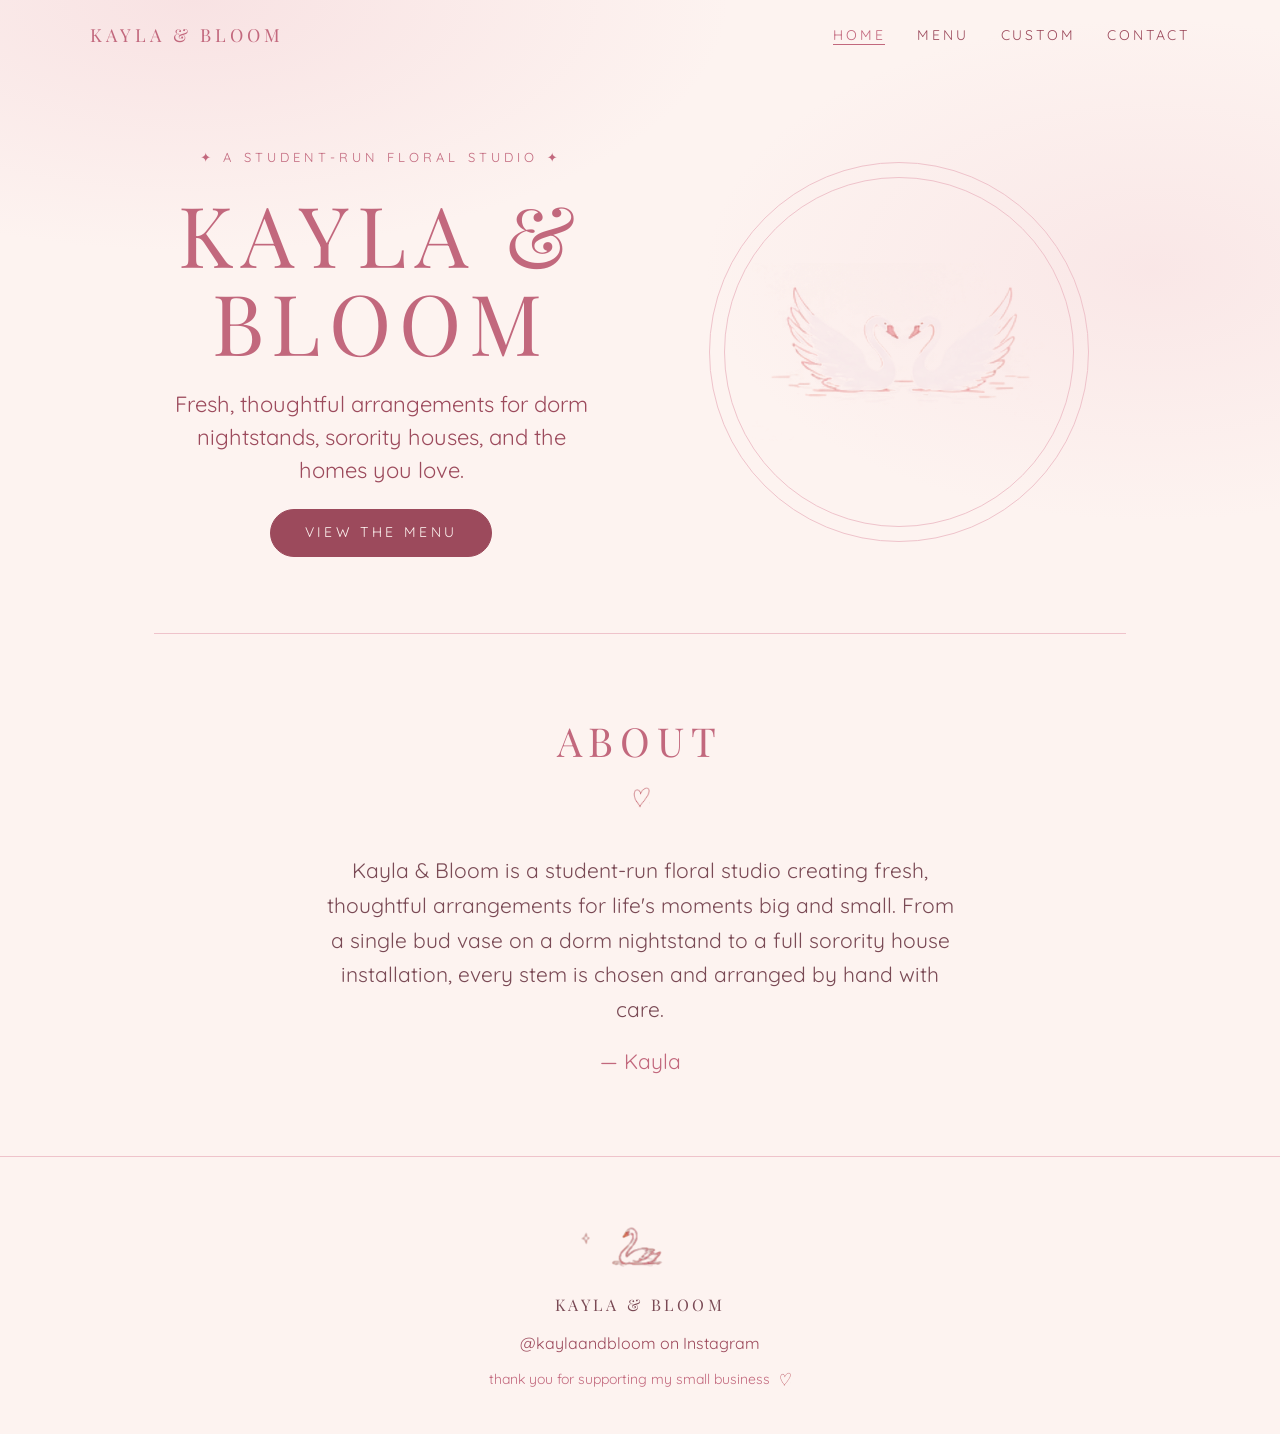
==== index.html @ af1cd5c9 "Add Home page with hero and About section Restructures the hero and About content from the single-pa" ====
<!DOCTYPE html>
<html lang="en">
<head>
  <meta charset="UTF-8">
  <meta name="viewport" content="width=device-width, initial-scale=1.0">
  <title>Kayla &amp; Bloom | Home</title>
  <meta name="description" content="Kayla & Bloom is a student-run floral studio making fresh, thoughtful arrangements for dorm nightstands, sorority houses, and the homes you love.">
  <link rel="icon" type="image/svg+xml" href="images/favicon.svg">
  <link rel="preconnect" href="https://fonts.googleapis.com">
  <link href="https://fonts.googleapis.com/css2?family=Quicksand:wght@300;400;500;600&family=Playfair+Display:wght@400;500&display=swap" rel="stylesheet">
  <link rel="stylesheet" href="css/styles.css">
</head>
<body>
  <header class="site-header">
    <nav>
      <a href="index.html" class="logo">Kayla &amp; Bloom</a>
      <ul class="nav-links">
        <li><a href="index.html" aria-current="page">Home</a></li>
        <li><a href="menu.html">Menu</a></li>
        <li><a href="custom.html">Custom</a></li>
        <li><a href="contact.html">Contact</a></li>
      </ul>
    </nav>
  </header>

  <main>
    <section class="hero" id="top">
      <div class="hero-copy">
        <span class="eyebrow">✦ A student-run floral studio ✦</span>
        <h1>Kayla &amp;<br>Bloom</h1>
        <p>Fresh, thoughtful arrangements for dorm nightstands, sorority houses, and the homes you love.</p>
        <a href="menu.html" class="btn">View the Menu</a>
      </div>
      <div class="hero-image">
        <div class="ring">
          <img src="images/hero-swans.png" alt="Two swans forming a heart shape">
        </div>
      </div>
    </section>

    <section class="about" id="about">
      <div class="section-heading">
        <h2>About</h2>
        <img src="images/heart-only.png" alt="">
      </div>
      <div class="about-content">
        <p>Kayla &amp; Bloom is a student-run floral studio creating fresh, thoughtful arrangements for life's moments big and small. From a single bud vase on a dorm nightstand to a full sorority house installation, every stem is chosen and arranged by hand with care.</p>
        <p class="signature">— Kayla</p>
      </div>
    </section>
  </main>

  <footer class="site-footer">
    <img src="images/swan.png" alt="">
    <span class="brand">Kayla &amp; Bloom</span>
    <a href="https://instagram.com/kaylaandbloom" target="_blank" rel="noopener">@kaylaandbloom on Instagram</a>
    <span class="thanks">thank you for supporting my small business <img src="images/heart-only.png" alt=""></span>
  </footer>
</body>
</html>
---- css/styles.css ----
/* Kayla & Bloom — shared stylesheet */

:root {
  --color-bg: #FDF3F0;
  --color-text: #7A4A55;
  --color-primary: #9C4A5C;
  --color-accent: #C2687D;
  --color-border: #EFC3CB;
  --font-heading: 'Playfair Display', serif;
  --font-body: 'Quicksand', system-ui, sans-serif;
  --max-width: 1100px;
}

* {
  box-sizing: border-box;
}

html {
  scroll-behavior: smooth;
}

body {
  margin: 0;
  background: var(--color-bg);
  background-image:
    radial-gradient(ellipse 60% 40% at 15% 0%, rgba(239, 195, 203, .35), transparent 70%),
    radial-gradient(ellipse 50% 40% at 90% 30%, rgba(239, 195, 203, .25), transparent 70%);
  background-attachment: fixed;
  color: var(--color-text);
  font-family: var(--font-body);
  font-weight: 400;
  line-height: 1.5;
  -webkit-font-smoothing: antialiased;
}

a {
  color: var(--color-primary);
  text-decoration: none;
}

a:hover,
a:focus-visible {
  color: var(--color-accent);
}

img {
  max-width: 100%;
  display: block;
}

h1, h2, h3 {
  font-family: var(--font-heading);
  font-weight: 400;
  color: var(--color-accent);
  margin: 0;
}

/* ---------- Header / Nav ---------- */

.site-header {
  padding: 22px clamp(20px, 5vw, 72px);
}

.site-header nav {
  max-width: var(--max-width);
  margin: 0 auto;
  display: flex;
  justify-content: space-between;
  align-items: center;
  gap: 24px;
  flex-wrap: wrap;
}

.logo {
  font-family: var(--font-heading);
  font-size: 18px;
  letter-spacing: .22em;
  text-transform: uppercase;
  color: var(--color-accent);
}

.nav-links {
  list-style: none;
  display: flex;
  gap: clamp(14px, 3vw, 32px);
  flex-wrap: wrap;
  margin: 0;
  padding: 0;
  font-size: 14px;
  letter-spacing: .2em;
  text-transform: uppercase;
}

.nav-links a[aria-current="page"] {
  color: var(--color-accent);
  border-bottom: 1px solid var(--color-accent);
}

/* ---------- Layout helpers ---------- */

main {
  max-width: var(--max-width);
  margin: 0 auto;
  padding: 0 clamp(20px, 5vw, 72px);
}

section {
  padding: clamp(40px, 6vw, 80px) 0;
}

section + section {
  border-top: 1px solid var(--color-border);
}

.section-heading {
  display: flex;
  flex-direction: column;
  align-items: center;
  gap: 14px;
  text-align: center;
  margin-bottom: clamp(28px, 4vw, 44px);
}

.section-heading h2 {
  font-size: clamp(28px, 3.4vw, 40px);
  letter-spacing: .18em;
  text-transform: uppercase;
}

.section-heading img {
  height: 24px;
  width: auto;
}

.section-heading p {
  max-width: 560px;
  font-size: 19px;
  color: var(--color-primary);
  margin: 0;
}

.btn {
  display: inline-flex;
  align-items: center;
  justify-content: center;
  min-height: 48px;
  padding: 0 34px;
  border-radius: 999px;
  background: var(--color-primary);
  color: var(--color-bg);
  font-size: 14px;
  letter-spacing: .24em;
  text-transform: uppercase;
  border: 1px solid var(--color-primary);
  transition: background .2s, border-color .2s;
  cursor: pointer;
}

.btn:hover,
.btn:focus-visible {
  background: var(--color-accent);
  border-color: var(--color-accent);
  color: var(--color-bg);
}

/* ---------- Hero (Home page) ---------- */

.hero {
  display: grid;
  grid-template-columns: repeat(auto-fit, minmax(280px, 1fr));
  gap: clamp(28px, 5vw, 64px);
  align-items: center;
}

.hero-copy {
  display: flex;
  flex-direction: column;
  gap: 22px;
  text-align: center;
  align-items: center;
}

.eyebrow {
  font-size: 13px;
  letter-spacing: .32em;
  text-transform: uppercase;
  color: var(--color-accent);
}

.hero h1 {
  font-size: clamp(46px, 7vw, 84px);
  line-height: 1.05;
  letter-spacing: .1em;
  text-transform: uppercase;
}

.hero-copy p {
  max-width: 420px;
  font-size: 22px;
  color: var(--color-primary);
  margin: 0;
}

.hero-image {
  display: flex;
  justify-content: center;
}

.hero-image .ring {
  position: relative;
  width: min(100%, 380px);
  aspect-ratio: 1;
  border-radius: 50%;
  border: 1px solid var(--color-border);
  display: flex;
  align-items: center;
  justify-content: center;
}

.hero-image .ring::before {
  content: "";
  position: absolute;
  inset: 14px;
  border-radius: 50%;
  border: 1px solid var(--color-border);
}

.hero-image img {
  width: 78%;
  height: auto;
}

/* ---------- About ---------- */

.about {
  text-align: center;
}

.about-content {
  max-width: 640px;
  margin: 0 auto;
  display: flex;
  flex-direction: column;
  gap: 18px;
  align-items: center;
}

.about-content p {
  font-size: 21px;
  line-height: 1.65;
  margin: 0;
}

.signature {
  color: var(--color-accent);
  font-size: 19px;
}

/* ---------- Menu grid ---------- */

.menu-grid {
  display: grid;
  grid-template-columns: repeat(auto-fit, minmax(200px, 1fr));
  gap: 22px;
}

.menu-card {
  display: flex;
  flex-direction: column;
  gap: 10px;
  padding: 22px 18px 24px;
  background: rgba(255, 255, 255, .55);
  border: 1px solid var(--color-border);
  border-radius: 22px;
  text-align: center;
  align-items: center;
  box-shadow: 0 10px 30px rgba(194, 104, 125, .06);
  transition: transform .2s;
}

.menu-card:hover {
  transform: translateY(-4px);
}

.menu-card img {
  height: 100px;
  width: auto;
  margin-bottom: 6px;
}

.menu-card h3 {
  font-size: 20px;
  letter-spacing: .1em;
  text-transform: uppercase;
}

.menu-card .price {
  font-family: var(--font-heading);
  font-size: 24px;
  color: var(--color-primary);
}

.badge {
  font-size: 11px;
  letter-spacing: .28em;
  text-transform: uppercase;
  color: var(--color-primary);
  padding: 5px 12px;
  border: 1px solid var(--color-border);
  border-radius: 999px;
  background: var(--color-bg);
}

/* ---------- Add-ons list ---------- */

.addons {
  max-width: 560px;
  margin: 40px auto 0;
  display: flex;
  flex-direction: column;
  gap: 16px;
  padding: 28px 34px;
  border: 1px solid var(--color-border);
  border-radius: 22px;
  background: rgba(255, 255, 255, .35);
}

.addons h3 {
  text-align: center;
  font-size: 20px;
  letter-spacing: .18em;
  text-transform: uppercase;
  margin-bottom: 6px;
}

.addons ul {
  list-style: none;
  margin: 0;
  padding: 0;
  display: flex;
  flex-direction: column;
  gap: 12px;
}

.addons li {
  display: flex;
  align-items: baseline;
  gap: 12px;
  font-size: 18px;
}

.addons li .fill {
  flex: 1;
  border-bottom: 1px dotted var(--color-border);
  transform: translateY(-4px);
}

.addons li .price {
  color: var(--color-primary);
}

/* ---------- Subscriptions ---------- */

.subscriptions {
  border-radius: 32px;
  background: linear-gradient(180deg, rgba(239, 195, 203, .45), rgba(239, 195, 203, .18));
  border: 1px solid var(--color-border);
  padding: clamp(36px, 5vw, 64px) clamp(20px, 4vw, 56px);
}

.sub-grid {
  display: grid;
  grid-template-columns: repeat(auto-fit, minmax(240px, 1fr));
  gap: 22px;
  margin-bottom: 32px;
}

.sub-card {
  display: flex;
  flex-direction: column;
  gap: 12px;
  padding: 30px 28px;
  background: rgba(253, 243, 240, .92);
  border: 1px solid var(--color-border);
  border-radius: 22px;
  text-align: center;
  align-items: center;
}

.sub-card img {
  height: 64px;
  width: auto;
}

.sub-card h3 {
  font-size: 21px;
  letter-spacing: .12em;
  text-transform: uppercase;
}

.sub-card .price {
  font-family: var(--font-heading);
  font-size: 28px;
  color: var(--color-primary);
}

.sub-card .price span {
  font-family: var(--font-body);
  font-size: 16px;
}

.sub-card .frequency {
  font-size: 14px;
  letter-spacing: .2em;
  text-transform: uppercase;
  color: var(--color-accent);
}

.subscriptions .btn-row {
  display: flex;
  justify-content: center;
}

/* ---------- Custom Creations ---------- */

.custom {
  text-align: center;
  display: flex;
  flex-direction: column;
  gap: 22px;
  align-items: center;
}

.custom img.badge-img {
  width: min(100%, 170px);
  height: auto;
}

.custom p {
  max-width: 560px;
  font-size: 20px;
  margin: 0;
}

.tag-list {
  display: flex;
  flex-wrap: wrap;
  justify-content: center;
  gap: 10px;
  padding: 0;
  margin: 0;
  list-style: none;
}

.tag-list li {
  font-size: 13px;
  letter-spacing: .2em;
  text-transform: uppercase;
  color: var(--color-primary);
  padding: 7px 14px;
  border: 1px solid var(--color-border);
  border-radius: 999px;
}

/* ---------- How to order / care tips ---------- */

.info-grid {
  display: grid;
  grid-template-columns: repeat(auto-fit, minmax(280px, 1fr));
  gap: 32px;
}

.info-card {
  display: flex;
  flex-direction: column;
  gap: 22px;
  padding: 34px 30px;
  background: rgba(255, 255, 255, .55);
  border: 1px solid var(--color-border);
  border-radius: 22px;
}

.info-card h2 {
  font-size: clamp(24px, 2.6vw, 30px);
  letter-spacing: .18em;
  text-transform: uppercase;
  text-align: center;
}

.steps {
  list-style: none;
  margin: 0;
  padding: 0;
  display: flex;
  flex-direction: column;
  gap: 16px;
}

.steps li {
  display: flex;
  gap: 16px;
  align-items: flex-start;
  font-size: 18px;
}

.steps .num {
  flex: none;
  width: 30px;
  height: 30px;
  border-radius: 50%;
  border: 1px solid var(--color-accent);
  display: flex;
  align-items: center;
  justify-content: center;
  font-family: var(--font-heading);
  font-size: 14px;
  color: var(--color-accent);
}

.tips {
  list-style: none;
  margin: 0;
  padding: 0;
  display: flex;
  flex-direction: column;
  gap: 14px;
}

.tips li {
  display: flex;
  gap: 14px;
  align-items: baseline;
  font-size: 18px;
}

.tips li .heart {
  color: var(--color-border);
}

/* ---------- Contact form ---------- */

.contact-intro {
  text-align: center;
  display: flex;
  flex-direction: column;
  gap: 14px;
  align-items: center;
  margin-bottom: 32px;
}

.contact-intro img {
  width: min(100%, 300px);
  height: auto;
}

.contact-intro p {
  max-width: 480px;
  font-size: 19px;
  color: var(--color-primary);
  margin: 0;
}

form.inquiry {
  display: flex;
  flex-direction: column;
  gap: 18px;
  padding: clamp(24px, 4vw, 40px);
  background: rgba(255, 255, 255, .6);
  border: 1px solid var(--color-border);
  border-radius: 26px;
  box-shadow: 0 14px 40px rgba(194, 104, 125, .08);
}

.form-row {
  display: grid;
  grid-template-columns: repeat(auto-fit, minmax(220px, 1fr));
  gap: 18px;
}

.inquiry label {
  display: flex;
  flex-direction: column;
  gap: 6px;
  font-size: 13px;
  letter-spacing: .18em;
  text-transform: uppercase;
  color: var(--color-accent);
}

.inquiry input,
.inquiry select,
.inquiry textarea {
  font-family: var(--font-body);
  min-height: 46px;
  padding: 0 14px;
  border: 1px solid var(--color-border);
  border-radius: 12px;
  background: var(--color-bg);
  font-size: 17px;
  color: var(--color-text);
  outline: none;
  letter-spacing: 0;
  text-transform: none;
}

.inquiry textarea {
  padding: 12px 14px;
  min-height: 110px;
  resize: vertical;
}

.inquiry input:focus,
.inquiry select:focus,
.inquiry textarea:focus {
  border-color: var(--color-accent);
}

.inquiry .submit-row {
  display: flex;
  flex-direction: column;
  align-items: center;
  gap: 10px;
  padding-top: 6px;
}

.form-note {
  font-size: 14px;
  color: var(--color-accent);
}

/* ---------- Footer ---------- */

.site-footer {
  display: flex;
  flex-direction: column;
  align-items: center;
  gap: 14px;
  padding: 32px 20px 44px;
  border-top: 1px solid var(--color-border);
  text-align: center;
}

.site-footer img {
  height: 90px;
  width: auto;
}

.site-footer .brand {
  font-family: var(--font-heading);
  font-size: 16px;
  letter-spacing: .22em;
  text-transform: uppercase;
}

.site-footer .thanks {
  display: flex;
  align-items: center;
  gap: 8px;
  font-size: 14px;
  color: var(--color-accent);
}

.site-footer .thanks img {
  height: 16px;
  width: auto;
}

/* ---------- Responsive ---------- */

@media (max-width: 600px) {
  .site-header nav {
    flex-direction: column;
    gap: 14px;
  }

  .nav-links {
    justify-content: center;
  }

  .hero-copy,
  .about-content {
    text-align: center;
  }
}
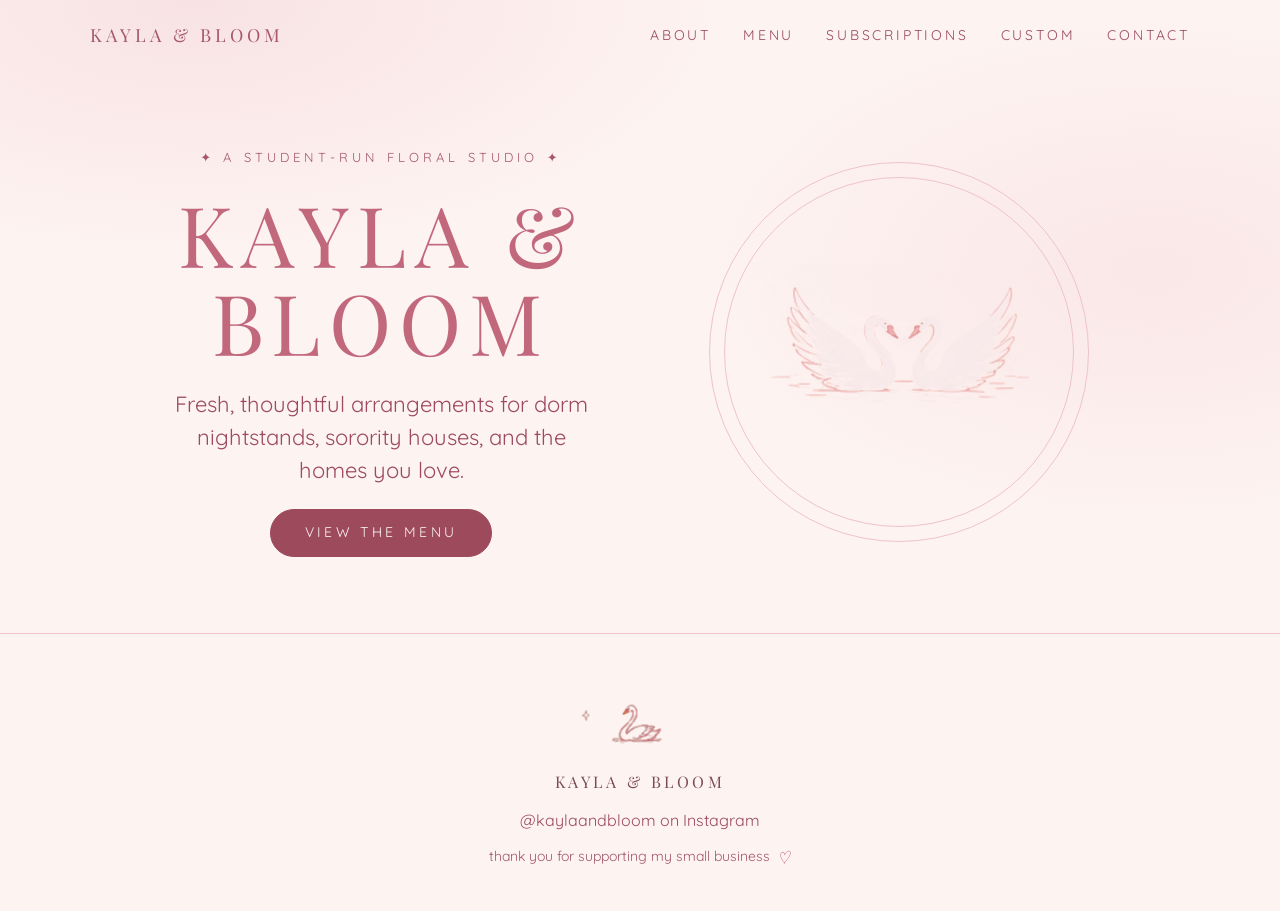
==== commit 523cf96d: "Add Open Graph tags So the site looks right when Kayla or a customer shares a link on Instagram/iMes" ====
--- a/index.html
+++ b/index.html
@@ -5,6 +5,11 @@
   <meta name="viewport" content="width=device-width, initial-scale=1.0">
   <title>Kayla &amp; Bloom | Home</title>
   <meta name="description" content="Kayla & Bloom is a student-run floral studio making fresh, thoughtful arrangements for dorm nightstands, sorority houses, and the homes you love.">
+  <meta property="og:title" content="Kayla & Bloom">
+  <meta property="og:description" content="Fresh, thoughtful arrangements for dorm nightstands, sorority houses, and the homes you love.">
+  <meta property="og:type" content="website">
+  <meta property="og:url" content="https://ishandhodu.github.io/kaylas-in-bloom12/">
+  <meta property="og:image" content="https://ishandhodu.github.io/kaylas-in-bloom12/images/hero-swans.png">
   <link rel="icon" type="image/svg+xml" href="images/favicon.svg">
   <link rel="preconnect" href="https://fonts.googleapis.com">
   <link href="https://fonts.googleapis.com/css2?family=Quicksand:wght@300;400;500;600&family=Playfair+Display:wght@400;500&display=swap" rel="stylesheet">
@@ -15,8 +20,9 @@
     <nav>
       <a href="index.html" class="logo">Kayla &amp; Bloom</a>
       <ul class="nav-links">
-        <li><a href="index.html" aria-current="page">Home</a></li>
+        <li><a href="about.html">About</a></li>
         <li><a href="menu.html">Menu</a></li>
+        <li><a href="subscriptions.html">Subscriptions</a></li>
         <li><a href="custom.html">Custom</a></li>
         <li><a href="contact.html">Contact</a></li>
       </ul>
@@ -37,17 +43,6 @@
         </div>
       </div>
     </section>
-
-    <section class="about" id="about">
-      <div class="section-heading">
-        <h2>About</h2>
-        <img src="images/heart-only.png" alt="">
-      </div>
-      <div class="about-content">
-        <p>Kayla &amp; Bloom is a student-run floral studio creating fresh, thoughtful arrangements for life's moments big and small. From a single bud vase on a dorm nightstand to a full sorority house installation, every stem is chosen and arranged by hand with care.</p>
-        <p class="signature">— Kayla</p>
-      </div>
-    </section>
   </main>
 
   <footer class="site-footer">
--- a/css/styles.css
+++ b/css/styles.css
@@ -5,6 +5,7 @@
   --color-text: #7A4A55;
   --color-primary: #9C4A5C;
   --color-accent: #C2687D;
+  --color-accent-text: #A4586A; /* darker than --color-accent: meets WCAG AA 4.5:1 for small text on --color-bg */
   --color-border: #EFC3CB;
   --font-heading: 'Playfair Display', serif;
   --font-body: 'Quicksand', system-ui, sans-serif;
@@ -40,7 +41,7 @@
 
 a:hover,
 a:focus-visible {
-  color: var(--color-accent);
+  color: var(--color-accent-text);
 }
 
 img {
@@ -76,7 +77,7 @@
   font-size: 18px;
   letter-spacing: .22em;
   text-transform: uppercase;
-  color: var(--color-accent);
+  color: var(--color-accent-text);
 }
 
 .nav-links {
@@ -92,8 +93,8 @@
 }
 
 .nav-links a[aria-current="page"] {
-  color: var(--color-accent);
-  border-bottom: 1px solid var(--color-accent);
+  color: var(--color-accent-text);
+  border-bottom: 1px solid var(--color-accent-text);
 }
 
 /* ---------- Layout helpers ---------- */
@@ -121,6 +122,7 @@
   margin-bottom: clamp(28px, 4vw, 44px);
 }
 
+.section-heading h1,
 .section-heading h2 {
   font-size: clamp(28px, 3.4vw, 40px);
   letter-spacing: .18em;
@@ -158,8 +160,8 @@
 
 .btn:hover,
 .btn:focus-visible {
-  background: var(--color-accent);
-  border-color: var(--color-accent);
+  background: var(--color-accent-text);
+  border-color: var(--color-accent-text);
   color: var(--color-bg);
 }
 
@@ -184,7 +186,7 @@
   font-size: 13px;
   letter-spacing: .32em;
   text-transform: uppercase;
-  color: var(--color-accent);
+  color: var(--color-accent-text);
 }
 
 .hero h1 {
@@ -252,7 +254,7 @@
 }
 
 .signature {
-  color: var(--color-accent);
+  color: var(--color-accent-text);
   font-size: 19px;
 }
 
@@ -413,7 +415,7 @@
   font-size: 14px;
   letter-spacing: .2em;
   text-transform: uppercase;
-  color: var(--color-accent);
+  color: var(--color-accent-text);
 }
 
 .subscriptions .btn-row {
@@ -429,6 +431,12 @@
   flex-direction: column;
   gap: 22px;
   align-items: center;
+}
+
+.custom h1 {
+  font-size: clamp(28px, 3.4vw, 40px);
+  letter-spacing: .18em;
+  text-transform: uppercase;
 }
 
 .custom img.badge-img {
@@ -508,13 +516,13 @@
   width: 30px;
   height: 30px;
   border-radius: 50%;
-  border: 1px solid var(--color-accent);
+  border: 1px solid var(--color-accent-text);
   display: flex;
   align-items: center;
   justify-content: center;
   font-family: var(--font-heading);
   font-size: 14px;
-  color: var(--color-accent);
+  color: var(--color-accent-text);
 }
 
 .tips {
@@ -546,6 +554,12 @@
   gap: 14px;
   align-items: center;
   margin-bottom: 32px;
+}
+
+.contact-intro h1 {
+  font-size: clamp(28px, 3.4vw, 40px);
+  letter-spacing: .18em;
+  text-transform: uppercase;
 }
 
 .contact-intro img {
@@ -584,7 +598,7 @@
   font-size: 13px;
   letter-spacing: .18em;
   text-transform: uppercase;
-  color: var(--color-accent);
+  color: var(--color-accent-text);
 }
 
 .inquiry input,
@@ -625,7 +639,7 @@
 
 .form-note {
   font-size: 14px;
-  color: var(--color-accent);
+  color: var(--color-accent-text);
 }
 
 /* ---------- Footer ---------- */
@@ -657,7 +671,7 @@
   align-items: center;
   gap: 8px;
   font-size: 14px;
-  color: var(--color-accent);
+  color: var(--color-accent-text);
 }
 
 .site-footer .thanks img {
@@ -670,11 +684,21 @@
 @media (max-width: 600px) {
   .site-header nav {
     flex-direction: column;
+    align-items: stretch;
+    width: 100%;
     gap: 14px;
   }
 
+  .logo {
+    text-align: center;
+  }
+
   .nav-links {
+    width: 100%;
+    min-width: 0;
     justify-content: center;
+    gap: 10px 18px;
+    font-size: 13px;
   }
 
   .hero-copy,
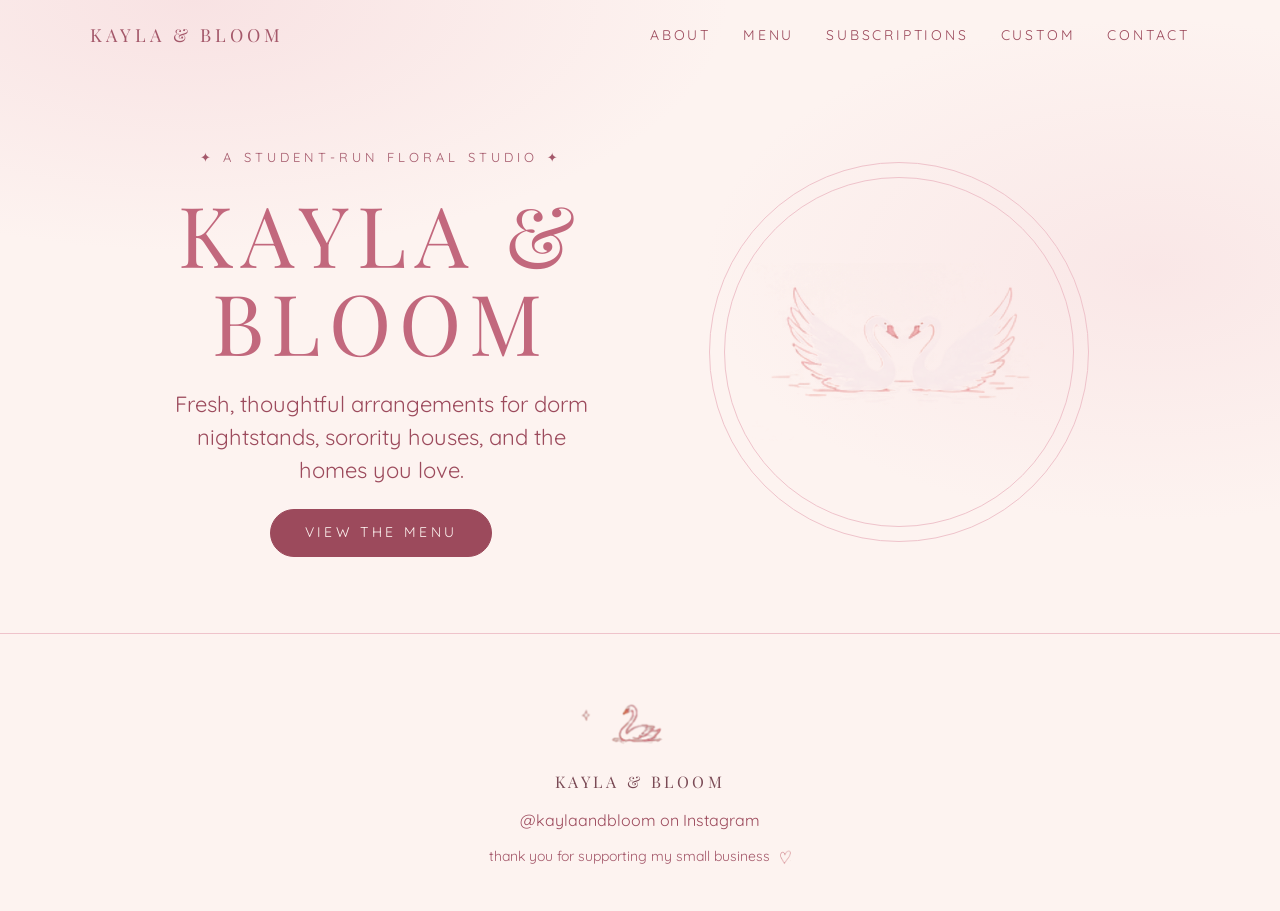
==== commit 4b071434: "Wire Home/About/Menu/Subscriptions into the polish pass Explicit width/height + loading="lazy" on ev" ====
--- a/index.html
+++ b/index.html
@@ -32,24 +32,25 @@
   <main>
     <section class="hero" id="top">
       <div class="hero-copy">
-        <span class="eyebrow">✦ A student-run floral studio ✦</span>
+        <span class="eyebrow"><span class="sparkle">✦</span> A student-run floral studio <span class="sparkle">✦</span></span>
         <h1>Kayla &amp;<br>Bloom</h1>
         <p>Fresh, thoughtful arrangements for dorm nightstands, sorority houses, and the homes you love.</p>
         <a href="menu.html" class="btn">View the Menu</a>
       </div>
       <div class="hero-image">
         <div class="ring">
-          <img src="images/hero-swans.png" alt="Two swans forming a heart shape">
+          <img class="float" src="images/hero-swans.png" alt="Two swans forming a heart shape" width="438" height="264">
         </div>
       </div>
     </section>
   </main>
 
   <footer class="site-footer">
-    <img src="images/swan.png" alt="">
+    <img src="images/swan.png" alt="" width="320" height="190" loading="lazy">
     <span class="brand">Kayla &amp; Bloom</span>
     <a href="https://instagram.com/kaylaandbloom" target="_blank" rel="noopener">@kaylaandbloom on Instagram</a>
-    <span class="thanks">thank you for supporting my small business <img src="images/heart-only.png" alt=""></span>
+    <span class="thanks">thank you for supporting my small business <img src="images/heart-only.png" alt="" width="136" height="160" loading="lazy"></span>
   </footer>
+  <script src="js/main.js" defer></script>
 </body>
 </html>
--- a/css/styles.css
+++ b/css/styles.css
@@ -49,6 +49,47 @@
   display: block;
 }
 
+/* ---------- Motion ---------- */
+
+@keyframes kbFloat {
+  0%, 100% { transform: translateY(0); }
+  50% { transform: translateY(-8px); }
+}
+
+@keyframes kbTwinkle {
+  0%, 100% { opacity: .5; transform: scale(.9); }
+  50% { opacity: 1; transform: scale(1.08); }
+}
+
+.float {
+  animation: kbFloat 8s ease-in-out infinite;
+}
+
+.sparkle {
+  display: inline-block;
+  animation: kbTwinkle 3.2s ease-in-out infinite;
+}
+
+.reveal {
+  opacity: 0;
+  transform: translateY(16px);
+  transition: opacity .6s ease, transform .6s ease;
+}
+
+.reveal.is-visible {
+  opacity: 1;
+  transform: none;
+}
+
+@media (prefers-reduced-motion: reduce) {
+  *, *::before, *::after {
+    animation-duration: .01ms !important;
+    animation-iteration-count: 1 !important;
+    transition-duration: .01ms !important;
+    scroll-behavior: auto !important;
+  }
+}
+
 h1, h2, h3 {
   font-family: var(--font-heading);
   font-weight: 400;
@@ -92,9 +133,35 @@
   text-transform: uppercase;
 }
 
+.nav-links a {
+  position: relative;
+  padding-bottom: 2px;
+}
+
+.nav-links a::after {
+  content: "";
+  position: absolute;
+  left: 0;
+  bottom: -3px;
+  width: 100%;
+  height: 1px;
+  background: currentColor;
+  transform: scaleX(0);
+  transform-origin: left;
+  transition: transform .25s ease;
+}
+
+.nav-links a:hover::after,
+.nav-links a:focus-visible::after {
+  transform: scaleX(1);
+}
+
 .nav-links a[aria-current="page"] {
   color: var(--color-accent-text);
-  border-bottom: 1px solid var(--color-accent-text);
+}
+
+.nav-links a[aria-current="page"]::after {
+  transform: scaleX(1);
 }
 
 /* ---------- Layout helpers ---------- */
@@ -110,7 +177,21 @@
 }
 
 section + section {
+  position: relative;
   border-top: 1px solid var(--color-border);
+}
+
+section + section::before {
+  content: "♥";
+  position: absolute;
+  top: -0.6em;
+  left: 50%;
+  transform: translateX(-50%);
+  background: var(--color-bg);
+  padding: 0 14px;
+  color: var(--color-border);
+  font-size: 14px;
+  line-height: 1;
 }
 
 .section-heading {
@@ -154,7 +235,7 @@
   letter-spacing: .24em;
   text-transform: uppercase;
   border: 1px solid var(--color-primary);
-  transition: background .2s, border-color .2s;
+  transition: background .2s, border-color .2s, transform .2s;
   cursor: pointer;
 }
 
@@ -163,6 +244,7 @@
   background: var(--color-accent-text);
   border-color: var(--color-accent-text);
   color: var(--color-bg);
+  transform: translateY(-2px);
 }
 
 /* ---------- Hero (Home page) ---------- */
@@ -284,6 +366,12 @@
   transform: translateY(-4px);
 }
 
+.menu-card--featured {
+  background: rgba(255, 255, 255, .85);
+  border-color: var(--color-accent-text);
+  box-shadow: 0 14px 36px rgba(194, 104, 125, .14);
+}
+
 .menu-card img {
   height: 100px;
   width: auto;
@@ -431,6 +519,11 @@
   flex-direction: column;
   gap: 22px;
   align-items: center;
+}
+
+.custom .heart-divider {
+  height: 24px;
+  width: auto;
 }
 
 .custom h1 {
